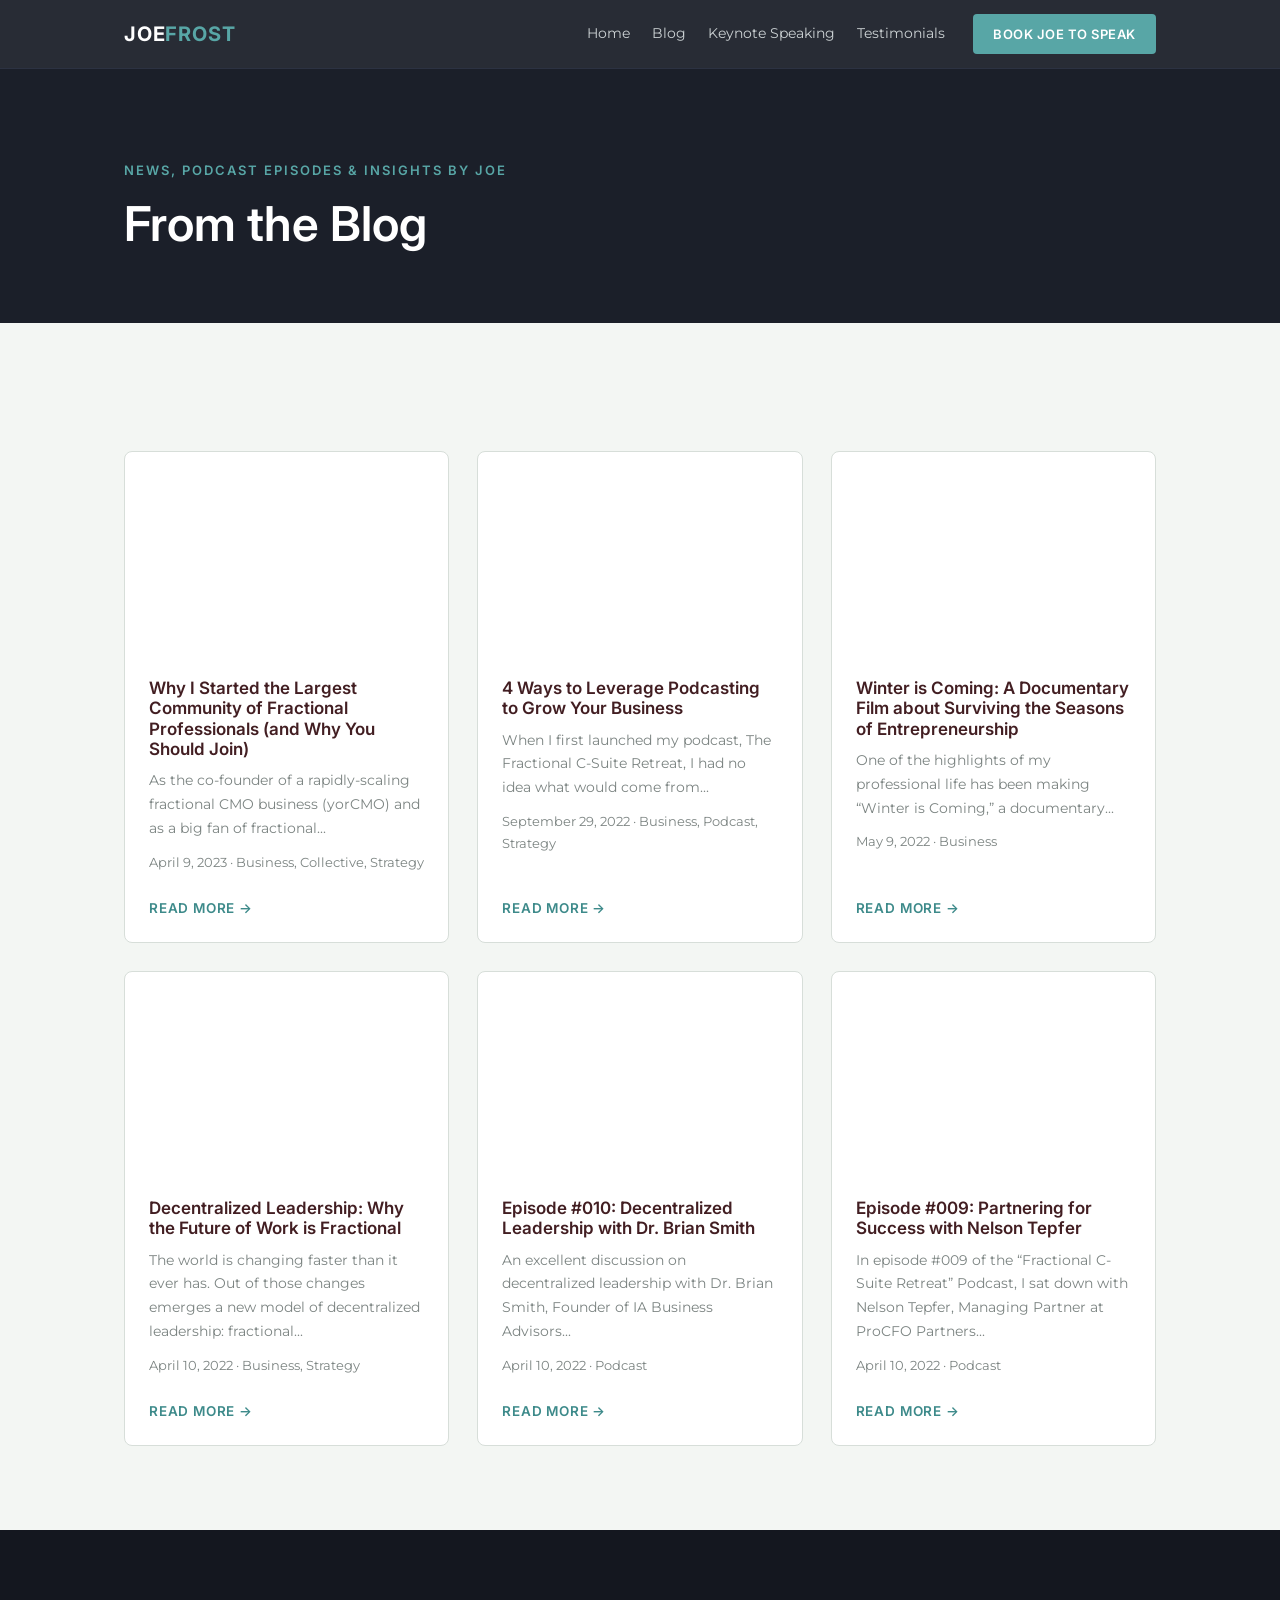
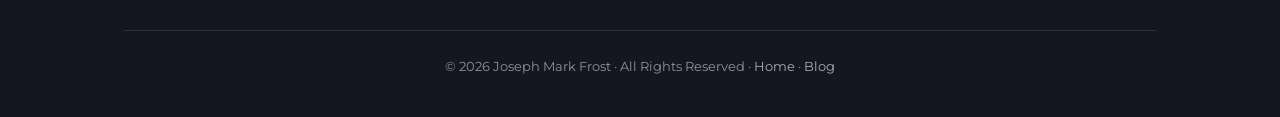
==== blog/index.html @ 1214dacb "Initial commit — static rebuild of josephmarkfrost.com (draft: form/calendar pending, assets hotlink" ====
<!DOCTYPE html>
<html lang="en">
<head>
<meta charset="UTF-8">
<meta name="viewport" content="width=device-width, initial-scale=1.0">
<title>Blog — Joseph Mark Frost</title>
<meta name="description" content="News, podcast episodes and insights by Joe Frost on fractional and decentralized leadership.">
<link rel="preconnect" href="https://fonts.googleapis.com">
<link rel="preconnect" href="https://fonts.gstatic.com" crossorigin>
<link href="https://fonts.googleapis.com/css2?family=Inter:wght@500;600;700&family=Montserrat:wght@400;500;600&display=swap" rel="stylesheet">
<link rel="stylesheet" href="../styles.css">
</head>
<body>
<header class="site">
  <div class="wrap">
    <a class="logo" href="../">JOE<span>FROST</span></a>
    <nav class="main">
      <a href="../">Home</a>
      <a href="./">Blog</a>
      <a href="../#talks">Keynote Speaking</a>
      <a href="../#testimonials">Testimonials</a>
    </nav>
    <a class="btn" href="../#contact-joe">Book Joe to Speak</a>
  </div>
</header>
<section class="post-hero">
  <div class="wrap">
    <div class="kicker" style="color:var(--gold)">News, Podcast Episodes &amp; Insights by Joe</div>
    <h1>From the Blog</h1>
  </div>
</section>
<section>
  <div class="wrap">
    <div class="post-grid">
<a class="post-card" href="why-i-started-the-largest-community-of-fractional-professionals.html">
  <img src="https://josephmarkfrost.com/wp-content/uploads/2023/03/Joe-Frost-Posts.png" alt="">
  <div class="pad"><h3>Why I Started the Largest Community of Fractional Professionals (and Why You Should Join)</h3><p>As the co-founder of a rapidly-scaling fractional CMO business (yorCMO) and as a big fan of fractional...</p><p style="margin-top:10px;font-size:13px;color:var(--text-dim)">April 9, 2023 · Business, Collective, Strategy</p></div>
  <div class="more">Read More →</div>
</a>
<a class="post-card" href="4-ways-to-leverage-podcasting-to-grow-your-business.html">
  <img src="https://josephmarkfrost.com/wp-content/uploads/2022/09/Copy-of-Joe-Frost-1.png" alt="">
  <div class="pad"><h3>4 Ways to Leverage Podcasting to Grow Your Business</h3><p>When I first launched my podcast, The Fractional C-Suite Retreat, I had no idea what would come from...</p><p style="margin-top:10px;font-size:13px;color:var(--text-dim)">September 29, 2022 · Business, Podcast, Strategy</p></div>
  <div class="more">Read More →</div>
</a>
<a class="post-card" href="winter-is-coming-documentary.html">
  <img src="https://josephmarkfrost.com/wp-content/uploads/2022/05/Welcome-1024x1024.png" alt="">
  <div class="pad"><h3>Winter is Coming: A Documentary Film about Surviving the Seasons of Entrepreneurship</h3><p>One of the highlights of my professional life has been making “Winter is Coming,” a documentary...</p><p style="margin-top:10px;font-size:13px;color:var(--text-dim)">May 9, 2022 · Business</p></div>
  <div class="more">Read More →</div>
</a>
<a class="post-card" href="why-the-future-of-work-is-fractional.html">
  <img src="https://josephmarkfrost.com/wp-content/uploads/2022/04/Joe-Frost.png" alt="">
  <div class="pad"><h3>Decentralized Leadership: Why the Future of Work is Fractional</h3><p>The world is changing faster than it ever has. Out of those changes emerges a new model of decentralized leadership: fractional...</p><p style="margin-top:10px;font-size:13px;color:var(--text-dim)">April 10, 2022 · Business, Strategy</p></div>
  <div class="more">Read More →</div>
</a>
<a class="post-card" href="episode-010-decentralized-leadership-with-dr-brian-smith.html">
  <img src="https://josephmarkfrost.com/wp-content/uploads/2022/04/v01-FractionalCSuite-1024x1024.jpg" alt="">
  <div class="pad"><h3>Episode #010: Decentralized Leadership with Dr. Brian Smith</h3><p>An excellent discussion on decentralized leadership with Dr. Brian Smith, Founder of IA Business Advisors...</p><p style="margin-top:10px;font-size:13px;color:var(--text-dim)">April 10, 2022 · Podcast</p></div>
  <div class="more">Read More →</div>
</a>
<a class="post-card" href="episode-009-partnering-for-success-with-nelson-tepfer.html">
  <img src="https://josephmarkfrost.com/wp-content/uploads/2022/04/v01-FractionalCSuite-1024x1024.jpg" alt="">
  <div class="pad"><h3>Episode #009: Partnering for Success with Nelson Tepfer</h3><p>In episode #009 of the “Fractional C-Suite Retreat” Podcast, I sat down with Nelson Tepfer, Managing Partner at ProCFO Partners...</p><p style="margin-top:10px;font-size:13px;color:var(--text-dim)">April 10, 2022 · Podcast</p></div>
  <div class="more">Read More →</div>
</a>
    </div>
  </div>
</section>
<footer class="site">
  <div class="wrap">
    <div class="copyright">© 2026 Joseph Mark Frost · All Rights Reserved · <a href="../">Home</a> · <a href="./">Blog</a></div>
  </div>
</footer>
</body>
</html>
---- styles.css ----
/* josephmarkfrost.com — static rebuild
   Brand system extracted from the original WordPress site:
   mint-white #f3f6f3 · deep burgundy #421e22 headings · teal #58a6a6 accent
   dark navy #1b1f29 sections · Inter headings · Montserrat body */

:root {
  --ink: #1b1f29;          /* dark navy sections */
  --ink-soft: #242936;     /* cards on dark */
  --paper: #f3f6f3;        /* mint-white */
  --paper-dim: #e8eeea;
  --text: #4f5655;         /* gray-green body */
  --text-dim: #7c8482;
  --heading: #421e22;      /* deep burgundy */
  --gold: #58a6a6;         /* teal accent (name kept for template compat) */
  --gold-deep: #3d8a8a;    /* deeper teal for links on light */
  --line: #d7ded9;
  --line-dark: #2c3242;
  --max: 1080px;
  --radius: 8px;
}

* { margin: 0; padding: 0; box-sizing: border-box; }
html { scroll-behavior: smooth; }
body {
  font-family: "Montserrat", system-ui, sans-serif;
  background: var(--paper);
  color: var(--text);
  line-height: 1.7;
  font-size: 16.5px;
}
h1, h2, h3, h4, .display { font-family: "Inter", sans-serif; line-height: 1.2; color: var(--heading); font-weight: 600; }
img { max-width: 100%; height: auto; display: block; }
a { color: var(--gold-deep); }

.wrap { max-width: var(--max); margin: 0 auto; padding: 0 24px; }
.kicker {
  font-size: 13px; letter-spacing: 2px; text-transform: uppercase;
  color: var(--gold-deep); font-weight: 600; margin-bottom: 14px;
  font-family: "Inter", sans-serif;
}
.dark .kicker, .dark h2, .dark h3.sub { }
section { padding: 84px 0; }

/* ---------- Nav ---------- */
header.site {
  position: sticky; top: 0; z-index: 50;
  background: rgba(27,31,41,.94); backdrop-filter: blur(8px);
  border-bottom: 1px solid var(--line-dark);
}
header.site .wrap { display: flex; align-items: center; gap: 28px; height: 68px; }
.logo { font-family: "Inter", sans-serif; font-weight: 700; color: #fff; text-decoration: none; font-size: 20px; letter-spacing: .04em; }
.logo span { color: var(--gold); }
nav.main { display: flex; gap: 22px; margin-left: auto; }
nav.main a { color: #ccd2d4; text-decoration: none; font-size: 14px; }
nav.main a:hover { color: var(--gold); }
.btn {
  display: inline-block; background: var(--gold); color: #fff;
  font-family: "Inter", sans-serif; font-weight: 600;
  padding: 13px 28px; border-radius: 4px; text-decoration: none;
  font-size: 14.5px; letter-spacing: .04em; text-transform: uppercase;
  transition: transform .15s ease, background .15s ease;
}
.btn:hover { background: #4a9494; transform: translateY(-1px); }
.btn.ghost { background: transparent; color: var(--gold); border: 1px solid var(--gold); }
header.site .btn { padding: 9px 20px; font-size: 13px; }

/* ---------- Hero ---------- */
.hero {
  /* TODO before cutover: pull Home-Title-BG_02.jpg into the repo */
  background: linear-gradient(rgba(20, 23, 31, .66), rgba(20, 23, 31, .78)),
              url("https://josephmarkfrost.com/wp-content/uploads/2022/03/Home-Title-BG_02.jpg") center/cover no-repeat;
  color: var(--paper); padding: 140px 0 120px;
}
.hero .kicker { color: #fff; }
.hero h1 { font-size: clamp(42px, 6.5vw, 76px); color: #fff; margin-bottom: 24px; font-weight: 600; }
.hero p.lede { font-size: 19px; color: #d5d9dc; max-width: 640px; margin-bottom: 36px; }

/* ---------- Stats (light, like the original) ---------- */
.stats { background: #fff; padding: 72px 0; border-bottom: 1px solid var(--line); }
.stat-grid { display: grid; grid-template-columns: repeat(auto-fit, minmax(220px, 1fr)); gap: 34px; margin-top: 40px; }
.stat h3 { color: var(--gold-deep); font-size: 18px; margin-bottom: 8px; }
.stat p { color: var(--text); font-size: 15px; }

/* ---------- Video ---------- */
.video-frame { border-radius: var(--radius); overflow: hidden; box-shadow: 0 26px 54px rgba(27,31,41,.22); background: #000; }
video { width: 100%; display: block; }

/* ---------- Keynote (light, like the original) ---------- */
.keynote { background: var(--paper); }
.keynote h2 { font-size: clamp(30px, 4.5vw, 46px); }
.keynote h3.sub { color: var(--gold-deep); font-size: 20px; margin: 14px 0 26px; }
.keynote p { color: var(--text); margin-bottom: 18px; max-width: 720px; }
.keynote strong, .keynote em { color: var(--heading); }
.two-col { display: grid; grid-template-columns: 1fr 1fr; gap: 44px; margin-top: 56px; }
.card {
  background: #fff; border: 1px solid var(--line);
  border-radius: var(--radius); padding: 32px;
}
.card h4 { color: var(--heading); font-size: 17px; margin-bottom: 18px; }
.card ul { list-style: none; }
.card li { padding: 9px 0 9px 30px; position: relative; color: var(--text); font-size: 15px; border-bottom: 1px solid var(--line); }
.card li:last-child { border-bottom: 0; }
.card li::before { content: "→"; position: absolute; left: 2px; color: var(--gold); }

/* ---------- Logos ---------- */
.logos { padding: 56px 0; background: #fff; border-top: 1px solid var(--line); border-bottom: 1px solid var(--line); }
.logo-row { display: flex; flex-wrap: wrap; gap: 40px 56px; align-items: center; justify-content: center; margin-top: 28px; }
.logo-row img { max-height: 52px; width: auto; filter: grayscale(1); opacity: .75; transition: .2s; }
.logo-row img:hover { filter: none; opacity: 1; }

/* ---------- About ---------- */
.about-grid { display: grid; grid-template-columns: 360px 1fr; gap: 56px; align-items: start; }
.about-grid img { border-radius: var(--radius); }
.about h2 { font-size: clamp(28px, 4vw, 40px); margin-bottom: 8px; }
.about h3 { font-size: 19px; color: var(--gold-deep); margin: 14px 0 20px; font-weight: 600; }
.about p { margin-bottom: 16px; }
.tags { display: flex; flex-wrap: wrap; gap: 10px; margin-top: 22px; }
.tags span { border: 1px solid var(--line); border-radius: 4px; padding: 6px 16px; font-size: 13px; color: var(--text-dim); background: #fff; }

/* ---------- Counters (light, like the original) ---------- */
.counters { background: #fff; padding: 72px 0; border-top: 1px solid var(--line); border-bottom: 1px solid var(--line); }
.counter-grid { display: grid; grid-template-columns: repeat(auto-fit, minmax(200px, 1fr)); gap: 34px; text-align: center; margin-top: 44px; }
.counter .num { font-family: "Inter", sans-serif; font-size: 54px; font-weight: 700; color: var(--gold-deep); }
.counter .label { color: var(--text-dim); font-size: 14.5px; margin-top: 6px; }

/* ---------- Photo band (the one dark section, like the original "Leading Thinker") ---------- */
.photo-band {
  /* TODO before cutover: pull Joe-Frost-3-scaled.jpg into the repo */
  background: linear-gradient(rgba(20, 23, 31, .74), rgba(20, 23, 31, .82)),
              url("https://josephmarkfrost.com/wp-content/uploads/2024/04/Joe-Frost-3-scaled.jpg") center/cover no-repeat;
  color: #d5d9dc;
}
.photo-band .kicker { color: var(--gold); }
.photo-band h2 { color: #fff; }
.photo-band p, .photo-band strong { color: #d5d9dc; }
.photo-band a:not(.btn) { color: var(--gold); }

/* ---------- Testimonials ---------- */
.testimonials { background: var(--paper-dim); }
.quote-grid { display: grid; grid-template-columns: repeat(auto-fit, minmax(300px, 1fr)); gap: 28px; margin-top: 44px; }
.quote {
  background: #fff; border: 1px solid var(--line); border-radius: var(--radius);
  padding: 30px; font-size: 15px;
}
.quote p { font-style: italic; color: var(--text); }
.quote .who { margin-top: 18px; font-style: normal; font-family: "Inter", sans-serif; font-size: 12.5px; letter-spacing: 2px; text-transform: uppercase; color: var(--heading); font-weight: 600; }

/* ---------- Podcast ---------- */
.podcast-grid { display: grid; grid-template-columns: 280px 1fr; gap: 56px; align-items: center; }
.podcast-grid img { border-radius: var(--radius); box-shadow: 0 20px 40px rgba(27,31,41,.16); }

/* ---------- Blog ---------- */
.post-grid { display: grid; grid-template-columns: repeat(auto-fit, minmax(280px, 1fr)); gap: 28px; margin-top: 44px; }
.post-card {
  background: #fff; border: 1px solid var(--line); border-radius: var(--radius);
  overflow: hidden; display: flex; flex-direction: column; text-decoration: none; color: var(--text);
  transition: transform .15s ease, box-shadow .15s ease;
}
.post-card:hover { transform: translateY(-3px); box-shadow: 0 16px 34px rgba(27,31,41,.12); }
.post-card img { aspect-ratio: 16/10; object-fit: cover; }
.post-card .pad { padding: 24px; }
.post-card h3 { font-size: 17px; margin-bottom: 10px; }
.post-card p { font-size: 14px; color: var(--text-dim); }
.post-card .more { margin-top: auto; padding: 0 24px 22px; color: var(--gold-deep); font-weight: 600; font-size: 13.5px; text-transform: uppercase; letter-spacing: .06em; font-family: "Inter", sans-serif; }

/* ---------- Contact ---------- */
.contact { background: var(--ink); color: var(--paper); }
.contact .kicker { color: var(--gold); }
.contact h2 { color: #fff; font-size: clamp(30px, 4.5vw, 44px); }
.contact-grid { display: grid; grid-template-columns: 1fr 1fr; gap: 56px; margin-top: 40px; align-items: start; }
.placeholder-form {
  border: 2px dashed var(--line-dark); border-radius: var(--radius);
  padding: 44px 32px; text-align: center; color: #8c929c; background: var(--ink-soft);
}
.placeholder-form strong { color: var(--gold); display: block; margin-bottom: 8px; font-family: "Inter", sans-serif; }
.contact .direct p { color: #b6bbc3; margin-bottom: 14px; }
.contact .direct a { color: var(--gold); }

/* ---------- Footer ---------- */
footer.site { background: #14171f; color: #8c929c; padding: 56px 0 40px; font-size: 14px; }
footer.site .cols { display: grid; grid-template-columns: 2fr 1fr 1fr; gap: 44px; }
footer.site h4 { color: #d3d7db; font-size: 15px; margin-bottom: 14px; }
footer.site a { color: #a9aeb6; text-decoration: none; }
footer.site a:hover { color: var(--gold); }
footer.site ul { list-style: none; }
footer.site li { margin-bottom: 8px; }
.copyright { border-top: 1px solid var(--line-dark); margin-top: 44px; padding-top: 24px; text-align: center; font-size: 13px; }

/* ---------- Blog post page ---------- */
.post-hero { background: var(--ink); color: var(--paper); padding: 90px 0 70px; }
.post-hero h1 { color: #fff; font-size: clamp(28px, 5vw, 48px); max-width: 860px; }
.post-hero .kicker { color: var(--gold); }
.post-hero .meta { color: #8c929c; margin-top: 18px; font-size: 14px; }
.post-body { max-width: 760px; margin: 0 auto; padding: 72px 24px; }
.post-body p { margin-bottom: 22px; }
.post-body h2, .post-body h3 { margin: 40px 0 16px; }
.post-body ul { margin: 0 0 22px 24px; }
.post-body li { margin-bottom: 8px; }
.post-body blockquote { border-left: 3px solid var(--gold); padding-left: 22px; color: var(--text-dim); font-style: italic; margin-bottom: 22px; }
.post-body .bio { border-top: 1px solid var(--line); margin-top: 48px; padding-top: 28px; font-size: 14.5px; color: var(--text-dim); font-style: italic; }

/* ---------- Responsive ---------- */
@media (max-width: 880px) {
  nav.main { display: none; }
  .two-col, .about-grid, .podcast-grid, .contact-grid, footer.site .cols { grid-template-columns: 1fr; }
  .hero { padding: 96px 0 76px; }
  section { padding: 60px 0; }
}
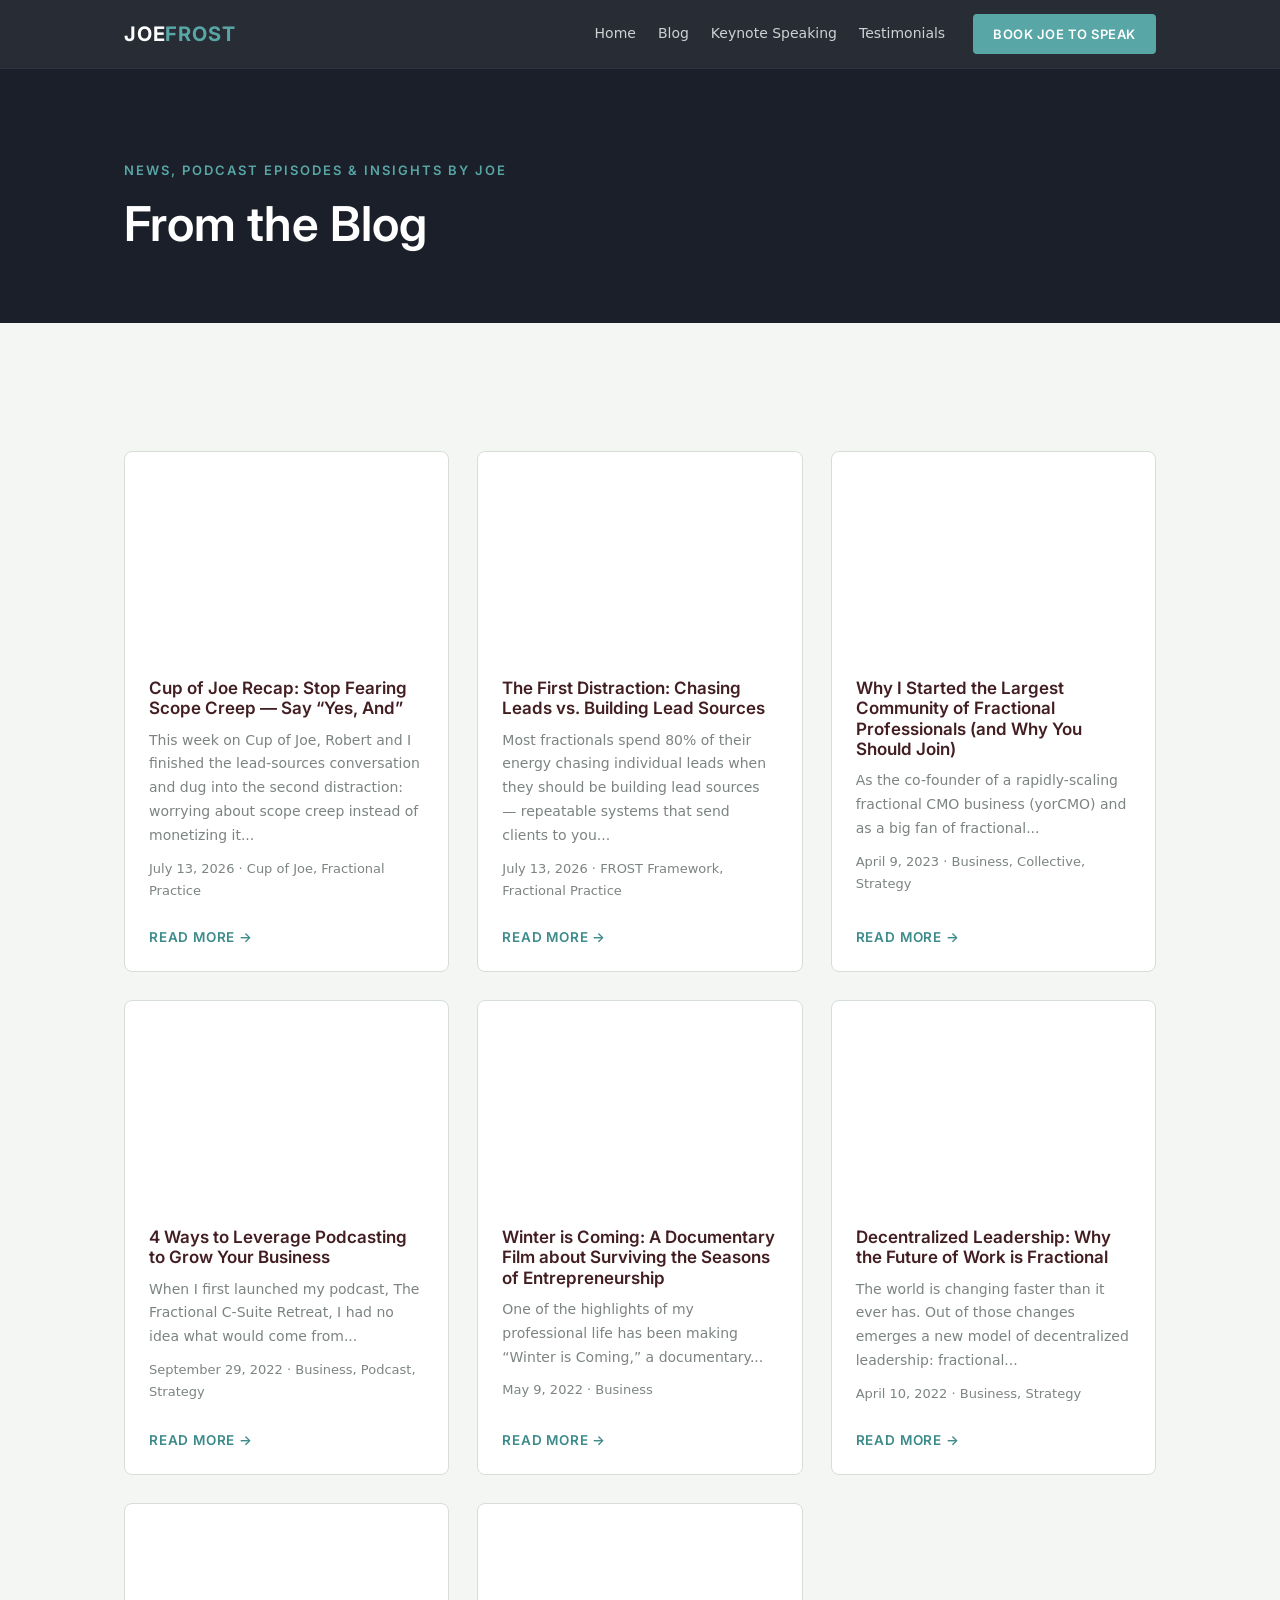
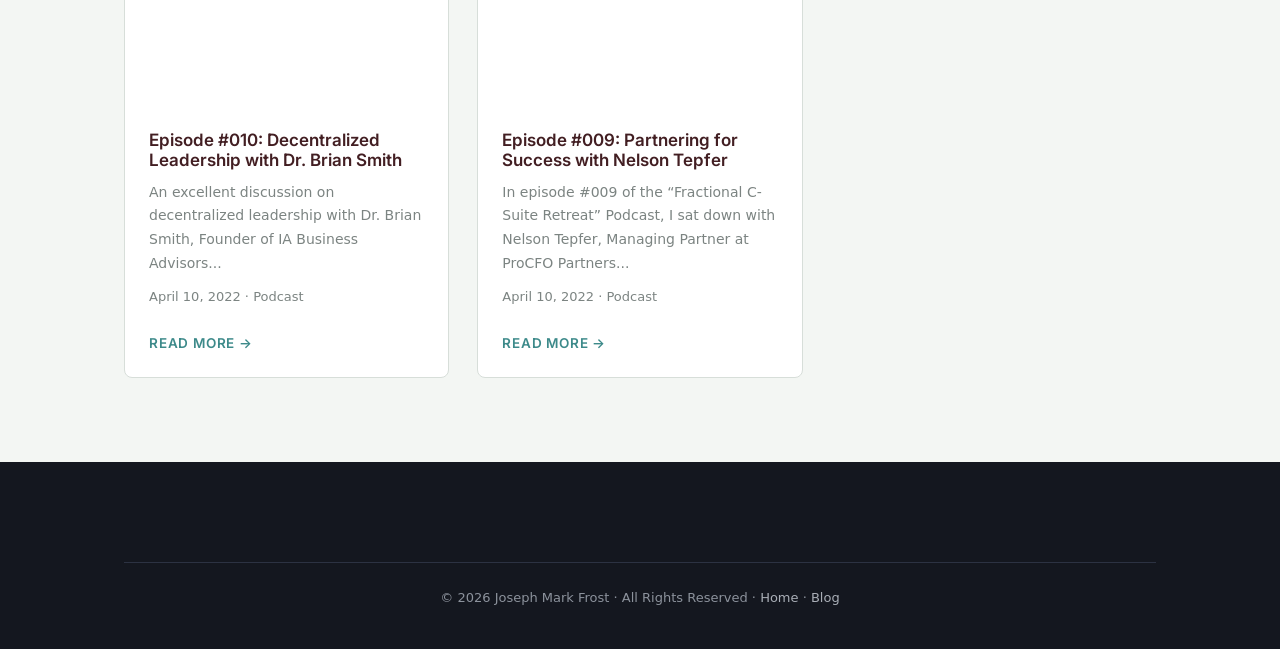
==== commit 40996317: "Two new posts: Cup of Joe scope-creep recap + FROST Distraction #1 (lead sources); feature on homepa" ====
--- a/blog/index.html
+++ b/blog/index.html
@@ -7,7 +7,7 @@
 <meta name="description" content="News, podcast episodes and insights by Joe Frost on fractional and decentralized leadership.">
 <link rel="preconnect" href="https://fonts.googleapis.com">
 <link rel="preconnect" href="https://fonts.gstatic.com" crossorigin>
-<link href="https://fonts.googleapis.com/css2?family=Inter:wght@500;600;700&family=Montserrat:wght@400;500;600&display=swap" rel="stylesheet">
+<link href="https://fonts.googleapis.com/css2?family=Space+Grotesk:wght@500;600;700&family=Inter:wght@400;500;600&display=swap" rel="stylesheet">
 <link rel="stylesheet" href="../styles.css">
 </head>
 <body>
@@ -32,6 +32,16 @@
 <section>
   <div class="wrap">
     <div class="post-grid">
+<a class="post-card" href="cup-of-joe-monetizing-scope-creep.html">
+  <img src="https://josephmarkfrost.com/wp-content/uploads/2021/02/JoeFrost.jpeg" alt="">
+  <div class="pad"><h3>Cup of Joe Recap: Stop Fearing Scope Creep — Say “Yes, And”</h3><p>This week on Cup of Joe, Robert and I finished the lead-sources conversation and dug into the second distraction: worrying about scope creep instead of monetizing it...</p><p style="margin-top:10px;font-size:13px;color:var(--text-dim)">July 13, 2026 · Cup of Joe, Fractional Practice</p></div>
+  <div class="more">Read More →</div>
+</a>
+<a class="post-card" href="chasing-leads-vs-building-lead-sources.html">
+  <img src="assets/frost-infographic-1.png" alt="">
+  <div class="pad"><h3>The First Distraction: Chasing Leads vs. Building Lead Sources</h3><p>Most fractionals spend 80% of their energy chasing individual leads when they should be building lead sources — repeatable systems that send clients to you...</p><p style="margin-top:10px;font-size:13px;color:var(--text-dim)">July 13, 2026 · FROST Framework, Fractional Practice</p></div>
+  <div class="more">Read More →</div>
+</a>
 <a class="post-card" href="why-i-started-the-largest-community-of-fractional-professionals.html">
   <img src="https://josephmarkfrost.com/wp-content/uploads/2023/03/Joe-Frost-Posts.png" alt="">
   <div class="pad"><h3>Why I Started the Largest Community of Fractional Professionals (and Why You Should Join)</h3><p>As the co-founder of a rapidly-scaling fractional CMO business (yorCMO) and as a big fan of fractional...</p><p style="margin-top:10px;font-size:13px;color:var(--text-dim)">April 9, 2023 · Business, Collective, Strategy</p></div>
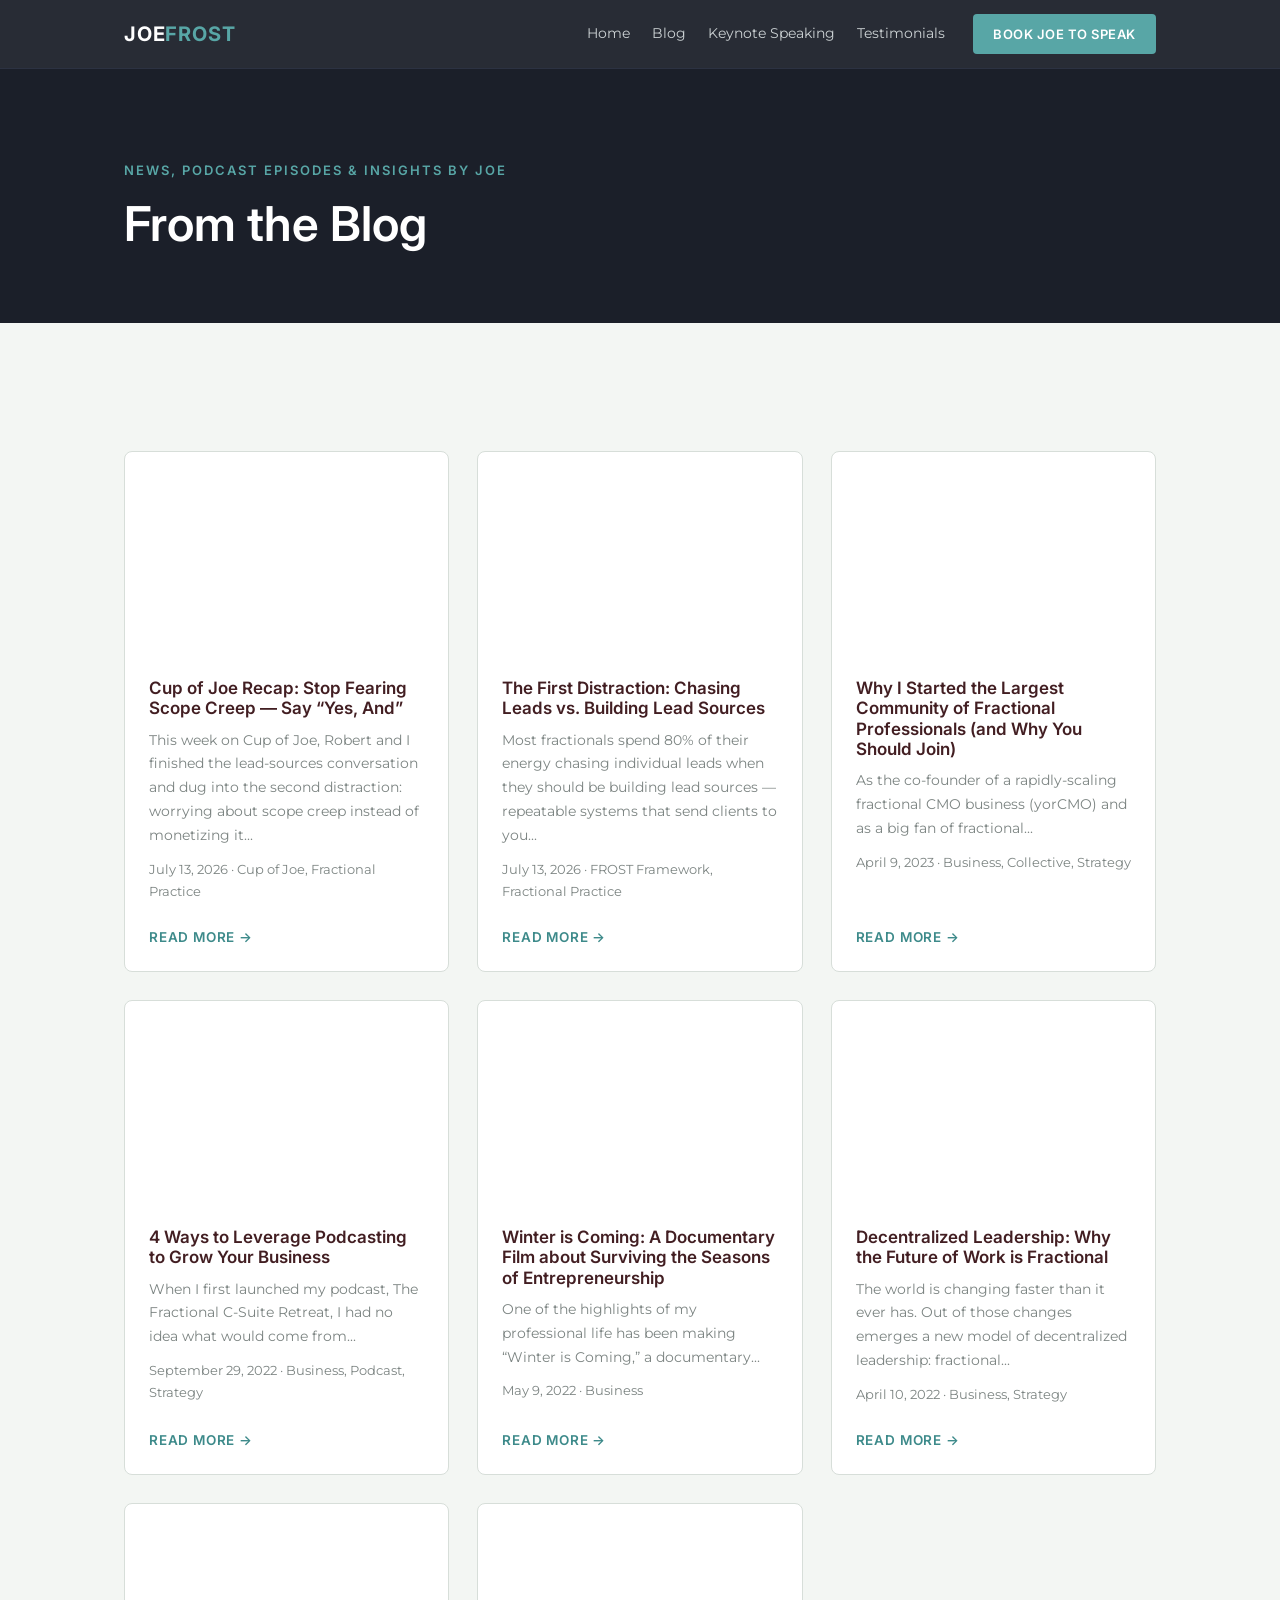
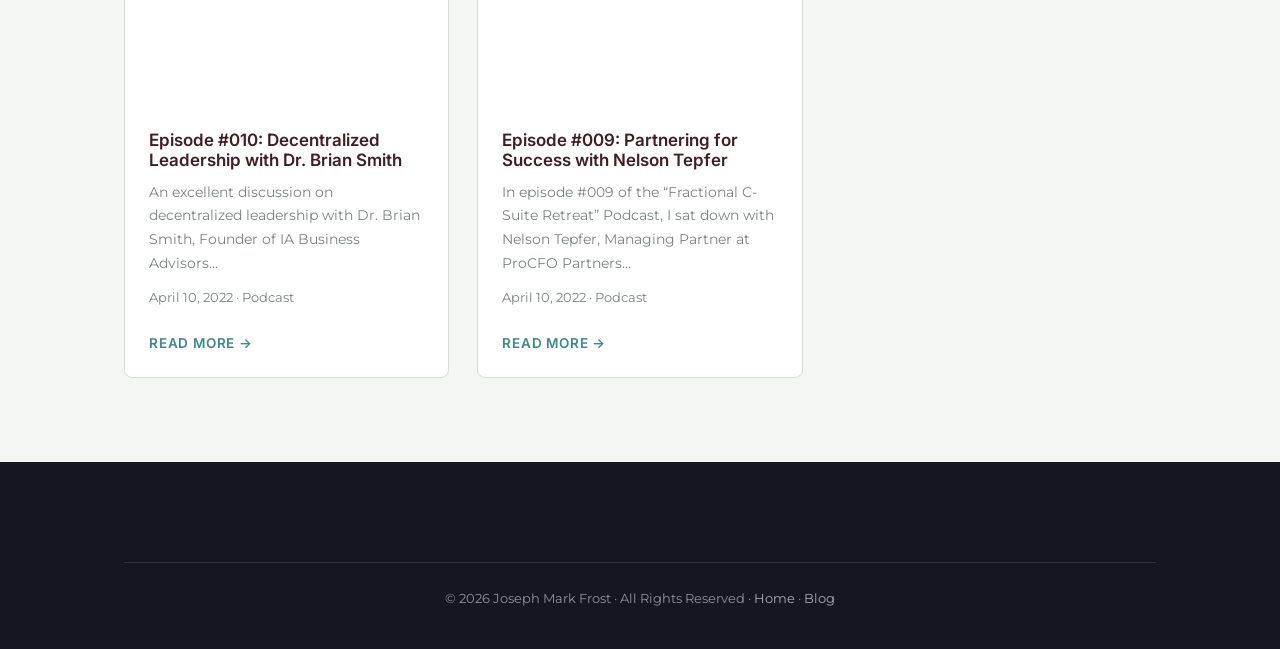
==== commit 923559f3: "AEO: JSON-LD (Person/WebSite/FAQPage/PodcastSeries/BlogPosting), FAQ section, direct-answer block, O" ====
--- a/blog/index.html
+++ b/blog/index.html
@@ -7,8 +7,9 @@
 <meta name="description" content="News, podcast episodes and insights by Joe Frost on fractional and decentralized leadership.">
 <link rel="preconnect" href="https://fonts.googleapis.com">
 <link rel="preconnect" href="https://fonts.gstatic.com" crossorigin>
-<link href="https://fonts.googleapis.com/css2?family=Space+Grotesk:wght@500;600;700&family=Inter:wght@400;500;600&display=swap" rel="stylesheet">
+<link href="https://fonts.googleapis.com/css2?family=Inter:wght@500;600;700&family=Montserrat:wght@400;500;600&display=swap" rel="stylesheet">
 <link rel="stylesheet" href="../styles.css">
+<link rel="canonical" href="https://josephmarkfrost.com/blog/">
 </head>
 <body>
 <header class="site">
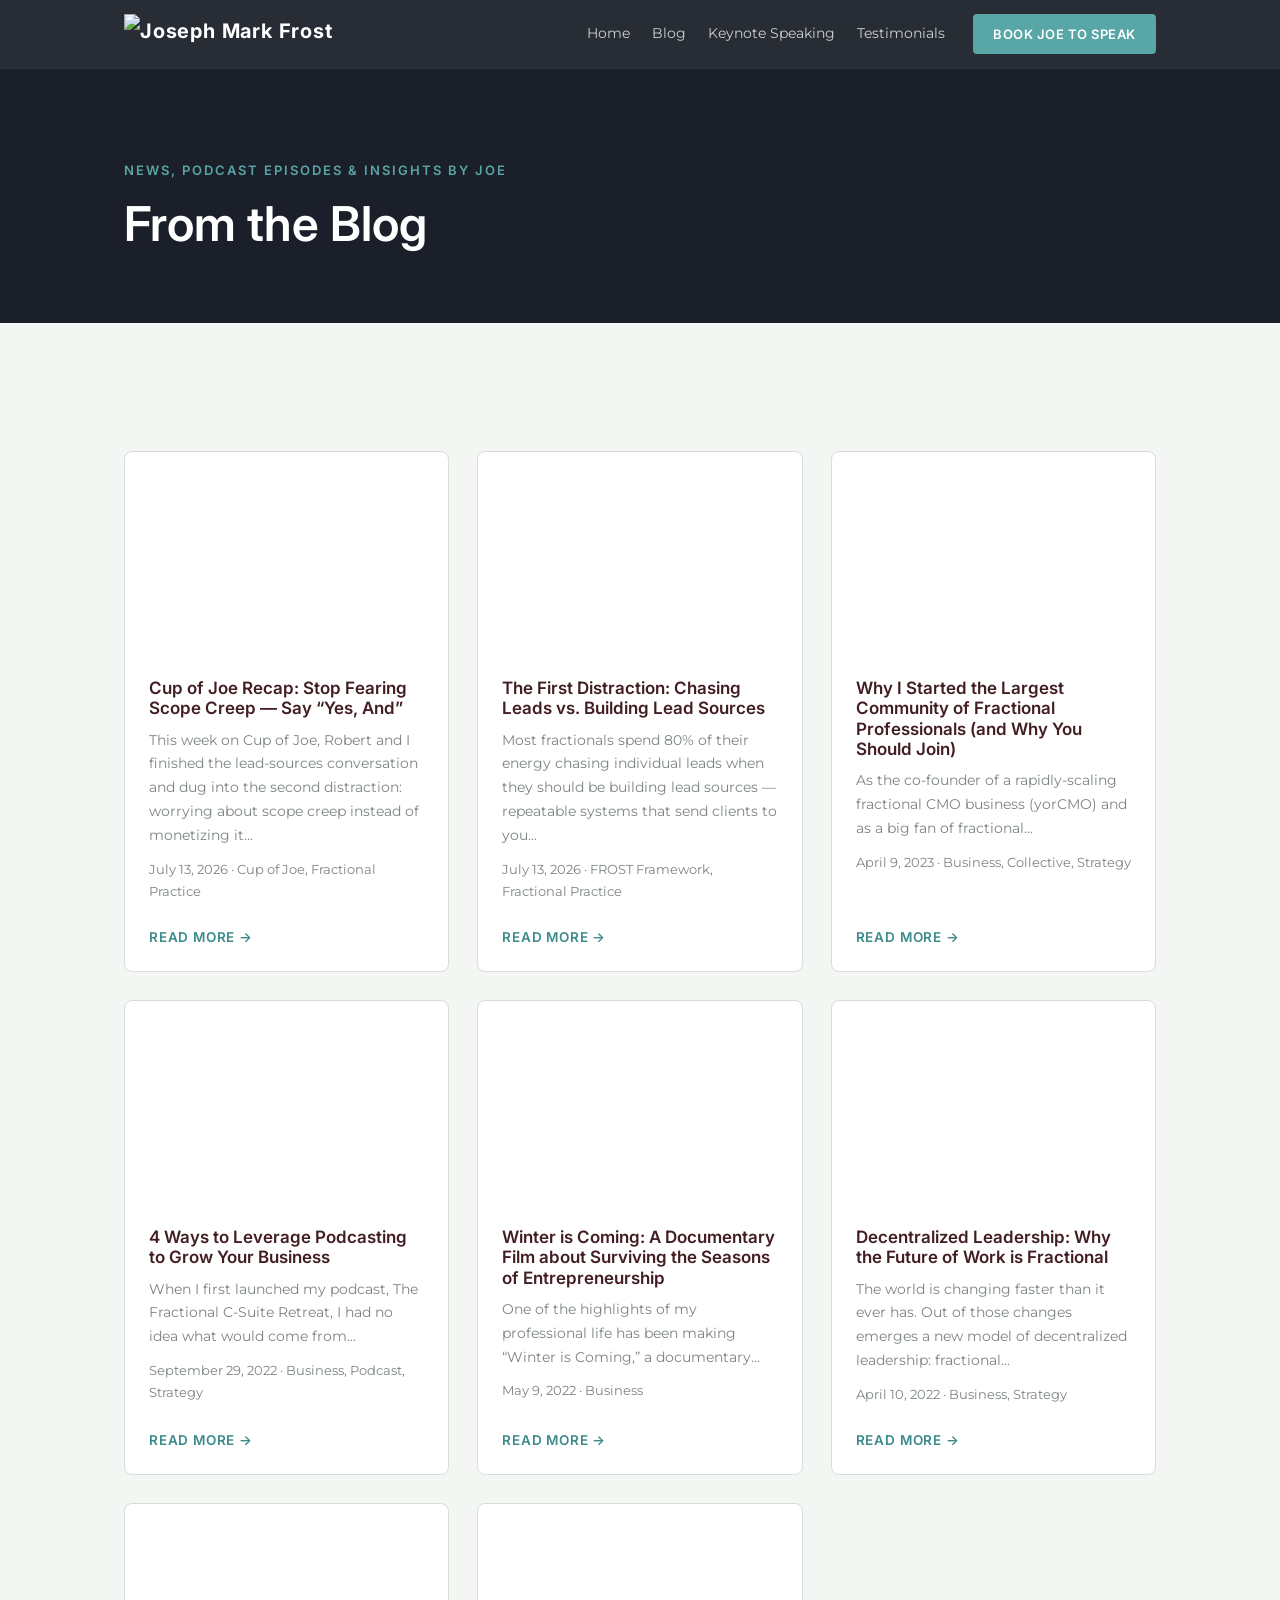
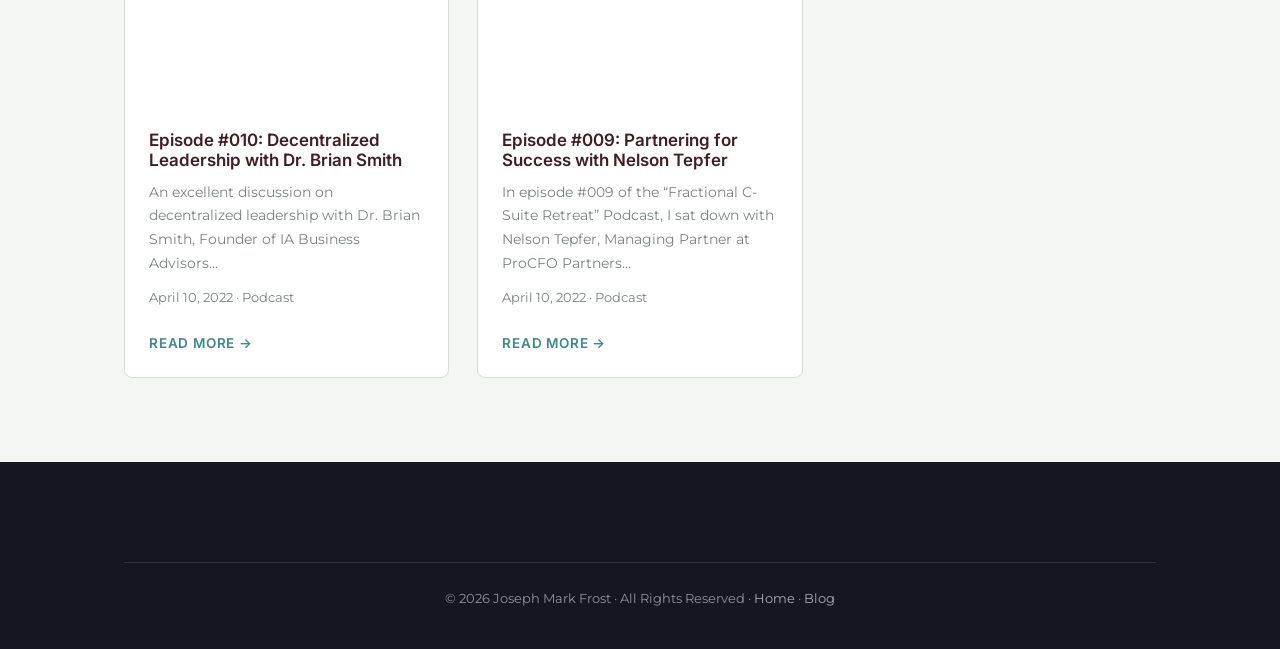
==== commit 55bc77aa: "Use real JF white logo in header across all pages (was text)" ====
--- a/blog/index.html
+++ b/blog/index.html
@@ -14,7 +14,7 @@
 <body>
 <header class="site">
   <div class="wrap">
-    <a class="logo" href="../">JOE<span>FROST</span></a>
+    <a class="logo" href="../"><img src="https://josephmarkfrost.com/wp-content/uploads/2022/03/JF_Main-Logo_White-145x70.png" alt="Joseph Mark Frost" height="40"></a>
     <nav class="main">
       <a href="../">Home</a>
       <a href="./">Blog</a>
--- a/styles.css
+++ b/styles.css
@@ -48,7 +48,8 @@
   border-bottom: 1px solid var(--line-dark);
 }
 header.site .wrap { display: flex; align-items: center; gap: 28px; height: 68px; }
-.logo { font-family: "Inter", sans-serif; font-weight: 700; color: #fff; text-decoration: none; font-size: 20px; letter-spacing: .04em; }
+.logo { font-family: "Inter", sans-serif; font-weight: 700; color: #fff; text-decoration: none; font-size: 20px; letter-spacing: .04em; display: flex; align-items: center; }
+.logo img { height: 40px; width: auto; display: block; }
 .logo span { color: var(--gold); }
 nav.main { display: flex; gap: 22px; margin-left: auto; }
 nav.main a { color: #ccd2d4; text-decoration: none; font-size: 14px; }
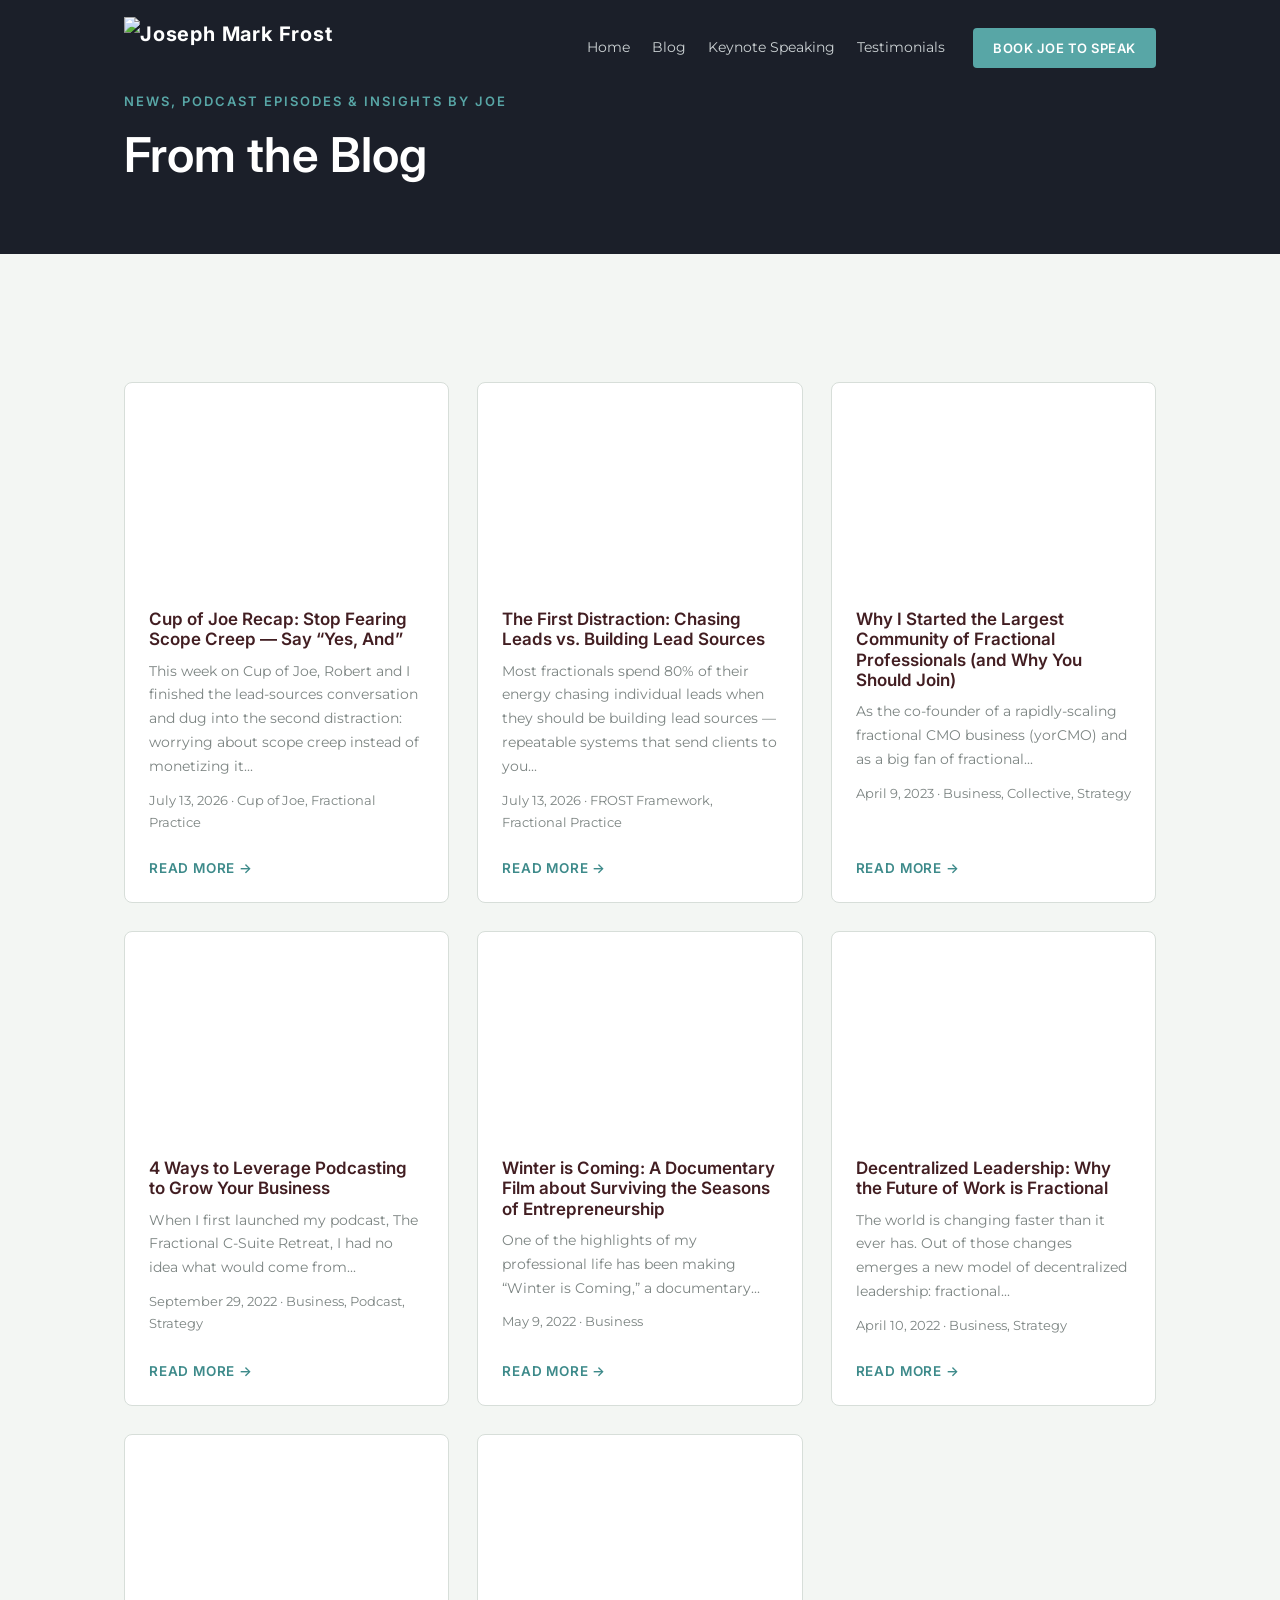
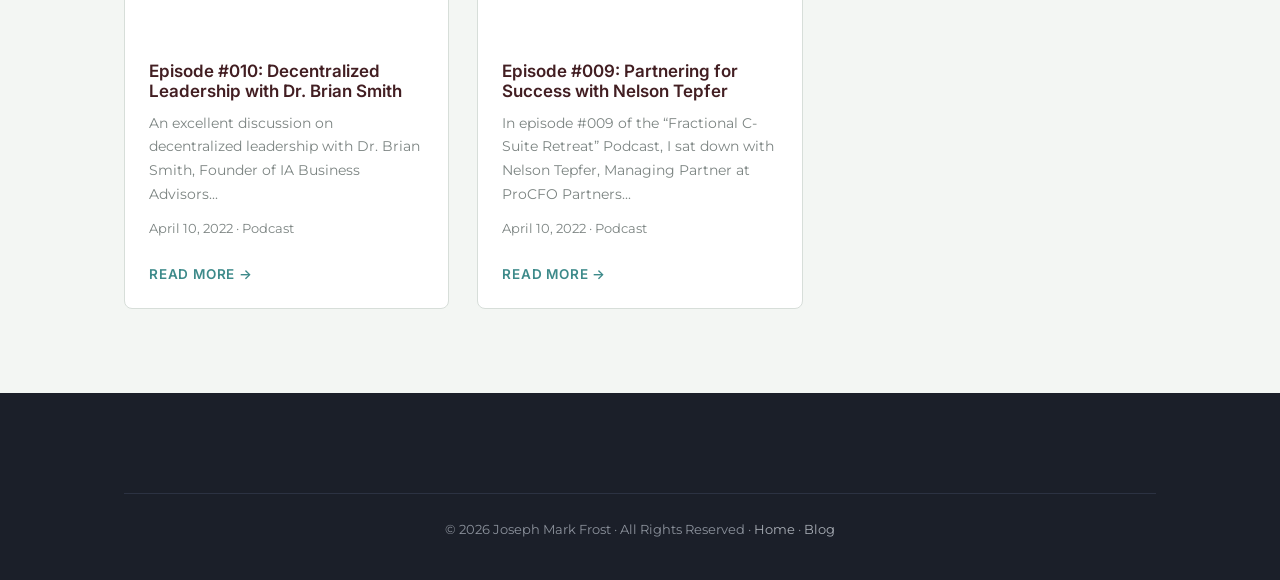
==== commit abb437cc: "Version stylesheet link (?v=6) to bust CSS cache so hero fix shows" ====
--- a/blog/index.html
+++ b/blog/index.html
@@ -8,7 +8,7 @@
 <link rel="preconnect" href="https://fonts.googleapis.com">
 <link rel="preconnect" href="https://fonts.gstatic.com" crossorigin>
 <link href="https://fonts.googleapis.com/css2?family=Inter:wght@500;600;700&family=Montserrat:wght@400;500;600&display=swap" rel="stylesheet">
-<link rel="stylesheet" href="../styles.css">
+<link rel="stylesheet" href="../styles.css?v=6">
 <link rel="canonical" href="https://josephmarkfrost.com/blog/">
 </head>
 <body>
--- a/styles.css
+++ b/styles.css
@@ -42,14 +42,16 @@
 section { padding: 84px 0; }
 
 /* ---------- Nav ---------- */
+/* Transparent nav overlaid on the hero image (like the original). Pages without a
+   dark hero get the .header-solid modifier so the white logo stays legible. */
 header.site {
-  position: sticky; top: 0; z-index: 50;
-  background: rgba(27,31,41,.94); backdrop-filter: blur(8px);
-  border-bottom: 1px solid var(--line-dark);
-}
-header.site .wrap { display: flex; align-items: center; gap: 28px; height: 68px; }
+  position: absolute; top: 0; left: 0; right: 0; z-index: 50;
+  background: transparent;
+}
+header.site.header-solid { position: sticky; background: var(--ink); }
+header.site .wrap { display: flex; align-items: center; gap: 28px; height: 96px; }
 .logo { font-family: "Inter", sans-serif; font-weight: 700; color: #fff; text-decoration: none; font-size: 20px; letter-spacing: .04em; display: flex; align-items: center; }
-.logo img { height: 40px; width: auto; display: block; }
+.logo img { height: 62px; width: auto; display: block; }
 .logo span { color: var(--gold); }
 nav.main { display: flex; gap: 22px; margin-left: auto; }
 nav.main a { color: #ccd2d4; text-decoration: none; font-size: 14px; }
@@ -67,14 +69,25 @@
 
 /* ---------- Hero ---------- */
 .hero {
-  /* TODO before cutover: pull Home-Title-BG_02.jpg into the repo */
-  background: linear-gradient(rgba(20, 23, 31, .66), rgba(20, 23, 31, .78)),
-              url("https://josephmarkfrost.com/wp-content/uploads/2022/03/Home-Title-BG_02.jpg") center/cover no-repeat;
-  color: var(--paper); padding: 140px 0 120px;
-}
+  /* TODO before cutover: pull Home-Title-BG_02.jpg into the repo.
+     This is a composite image: Joe's portrait on the LEFT, darker room on the right.
+     Show the whole composite (position left, tall hero); text sits right over the darker side. */
+  background: linear-gradient(to left, rgba(20, 23, 31, .55) 0%, rgba(20, 23, 31, .25) 45%, rgba(20, 23, 31, 0) 70%),
+              url("https://josephmarkfrost.com/wp-content/uploads/2022/03/Home-Title-BG_02.jpg") left center/cover no-repeat;
+  color: var(--paper);
+  min-height: 88vh; display: flex; align-items: center; padding: 40px 0;
+}
+.hero .wrap { text-align: right; width: 100%; }
 .hero .kicker { color: #fff; }
-.hero h1 { font-size: clamp(42px, 6.5vw, 76px); color: #fff; margin-bottom: 24px; font-weight: 600; }
-.hero p.lede { font-size: 19px; color: #d5d9dc; max-width: 640px; margin-bottom: 36px; }
+.hero h1 { font-size: clamp(40px, 6vw, 72px); color: #fff; margin-bottom: 24px; font-weight: 600; text-shadow: 0 2px 20px rgba(0,0,0,.45); }
+.hero p.lede { font-size: 19px; color: #eef0f2; max-width: 520px; margin-left: auto; margin-bottom: 36px; text-shadow: 0 1px 14px rgba(0,0,0,.5); }
+@media (max-width: 760px) {
+  /* On narrow screens the composite doesn't fit beside text — use a full overlay, centered image. */
+  .hero { min-height: auto; padding: 110px 0 90px;
+    background: linear-gradient(rgba(20,23,31,.74), rgba(20,23,31,.84)), url("https://josephmarkfrost.com/wp-content/uploads/2022/03/Home-Title-BG_02.jpg") center top/cover no-repeat; }
+  .hero .wrap { text-align: left; }
+  .hero p.lede { margin-left: 0; }
+}
 
 /* ---------- Stats (light, like the original) ---------- */
 .stats { background: #fff; padding: 72px 0; border-bottom: 1px solid var(--line); }
@@ -164,21 +177,16 @@
 .post-card p { font-size: 14px; color: var(--text-dim); }
 .post-card .more { margin-top: auto; padding: 0 24px 22px; color: var(--gold-deep); font-weight: 600; font-size: 13.5px; text-transform: uppercase; letter-spacing: .06em; font-family: "Inter", sans-serif; }
 
-/* ---------- Contact ---------- */
-.contact { background: var(--ink); color: var(--paper); }
-.contact .kicker { color: var(--gold); }
-.contact h2 { color: #fff; font-size: clamp(30px, 4.5vw, 44px); }
+/* ---------- Contact (light, like the original) ---------- */
+.contact { background: var(--paper-dim); }
+.contact .kicker { color: var(--gold-deep); }
+.contact h2 { font-size: clamp(30px, 4.5vw, 44px); }
 .contact-grid { display: grid; grid-template-columns: 1fr 1fr; gap: 56px; margin-top: 40px; align-items: start; }
-.placeholder-form {
-  border: 2px dashed var(--line-dark); border-radius: var(--radius);
-  padding: 44px 32px; text-align: center; color: #8c929c; background: var(--ink-soft);
-}
-.placeholder-form strong { color: var(--gold); display: block; margin-bottom: 8px; font-family: "Inter", sans-serif; }
-.contact .direct p { color: #b6bbc3; margin-bottom: 14px; }
-.contact .direct a { color: var(--gold); }
+.contact .direct p { color: var(--text); margin-bottom: 14px; }
+.contact .direct a { color: var(--gold-deep); }
 
 /* ---------- Footer ---------- */
-footer.site { background: #14171f; color: #8c929c; padding: 56px 0 40px; font-size: 14px; }
+footer.site { background: var(--ink); color: #8c929c; padding: 56px 0 40px; font-size: 14px; }
 footer.site .cols { display: grid; grid-template-columns: 2fr 1fr 1fr; gap: 44px; }
 footer.site h4 { color: #d3d7db; font-size: 15px; margin-bottom: 14px; }
 footer.site a { color: #a9aeb6; text-decoration: none; }
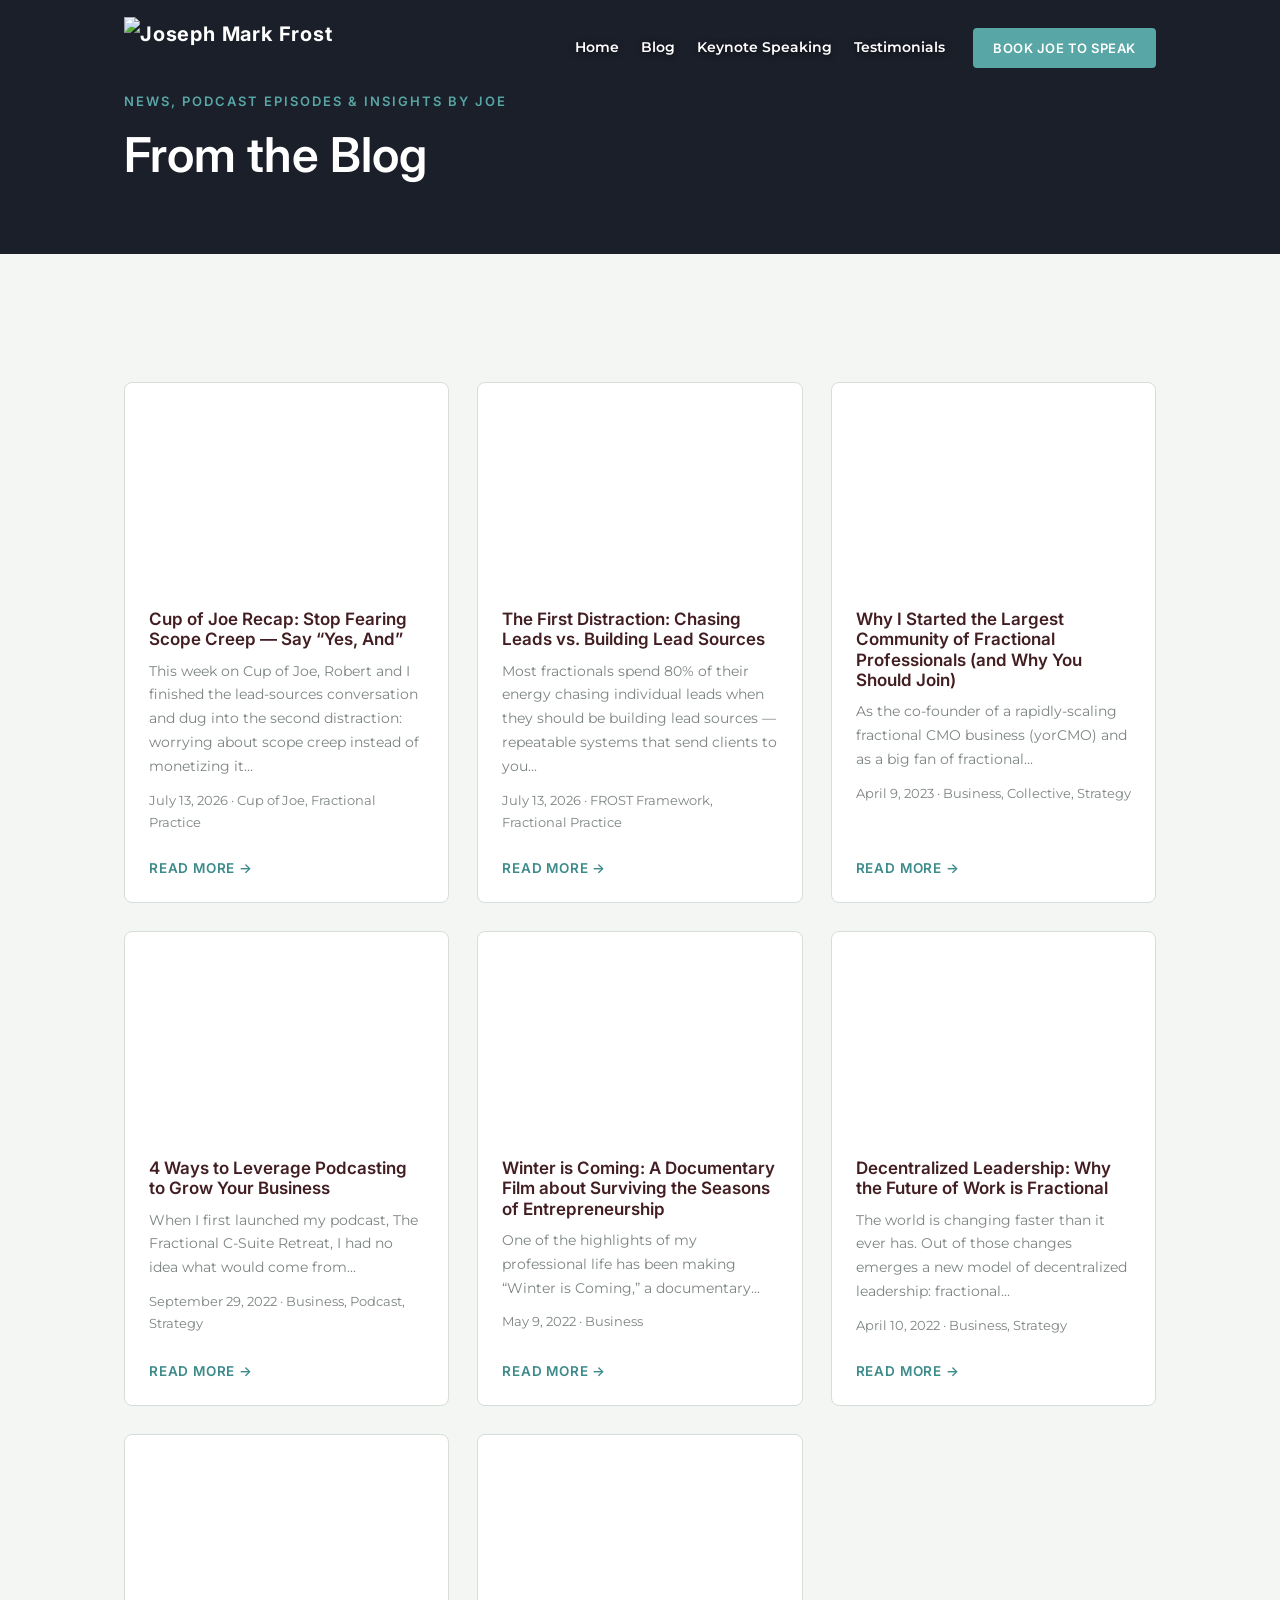
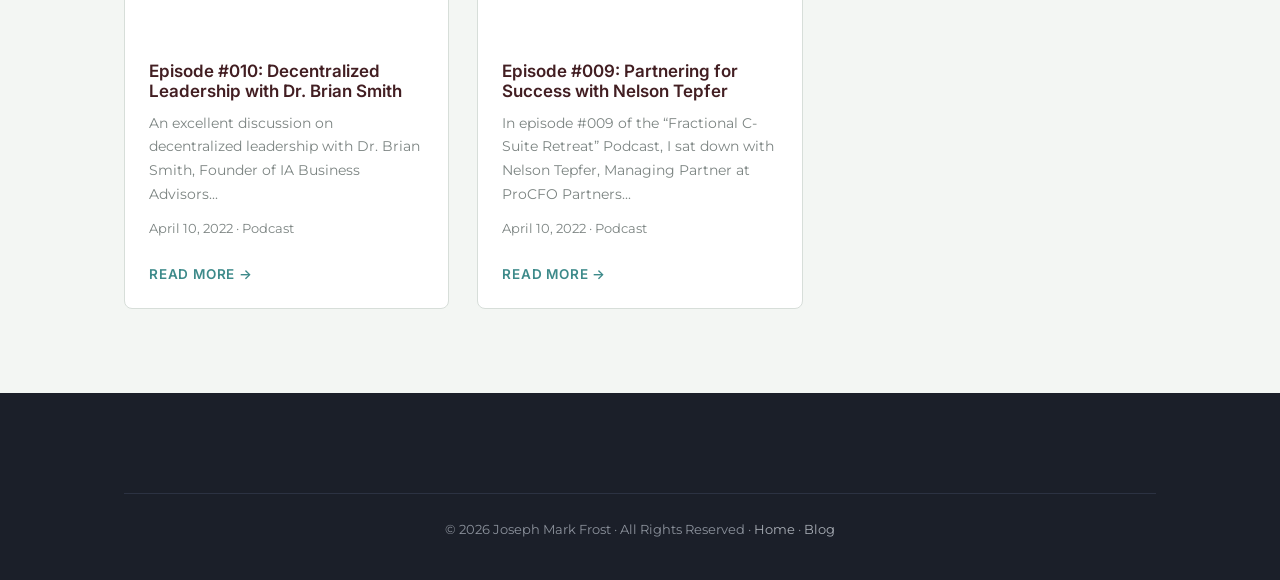
==== commit adae5d2b: "Nav links: solid white + bold + shadow for legibility over hero photo (cache v=7)" ====
--- a/blog/index.html
+++ b/blog/index.html
@@ -8,7 +8,7 @@
 <link rel="preconnect" href="https://fonts.googleapis.com">
 <link rel="preconnect" href="https://fonts.gstatic.com" crossorigin>
 <link href="https://fonts.googleapis.com/css2?family=Inter:wght@500;600;700&family=Montserrat:wght@400;500;600&display=swap" rel="stylesheet">
-<link rel="stylesheet" href="../styles.css?v=6">
+<link rel="stylesheet" href="../styles.css?v=7">
 <link rel="canonical" href="https://josephmarkfrost.com/blog/">
 </head>
 <body>
--- a/styles.css
+++ b/styles.css
@@ -54,7 +54,7 @@
 .logo img { height: 62px; width: auto; display: block; }
 .logo span { color: var(--gold); }
 nav.main { display: flex; gap: 22px; margin-left: auto; }
-nav.main a { color: #ccd2d4; text-decoration: none; font-size: 14px; }
+nav.main a { color: #fff; text-decoration: none; font-size: 14px; font-weight: 600; text-shadow: 0 1px 6px rgba(0,0,0,.55); }
 nav.main a:hover { color: var(--gold); }
 .btn {
   display: inline-block; background: var(--gold); color: #fff;
